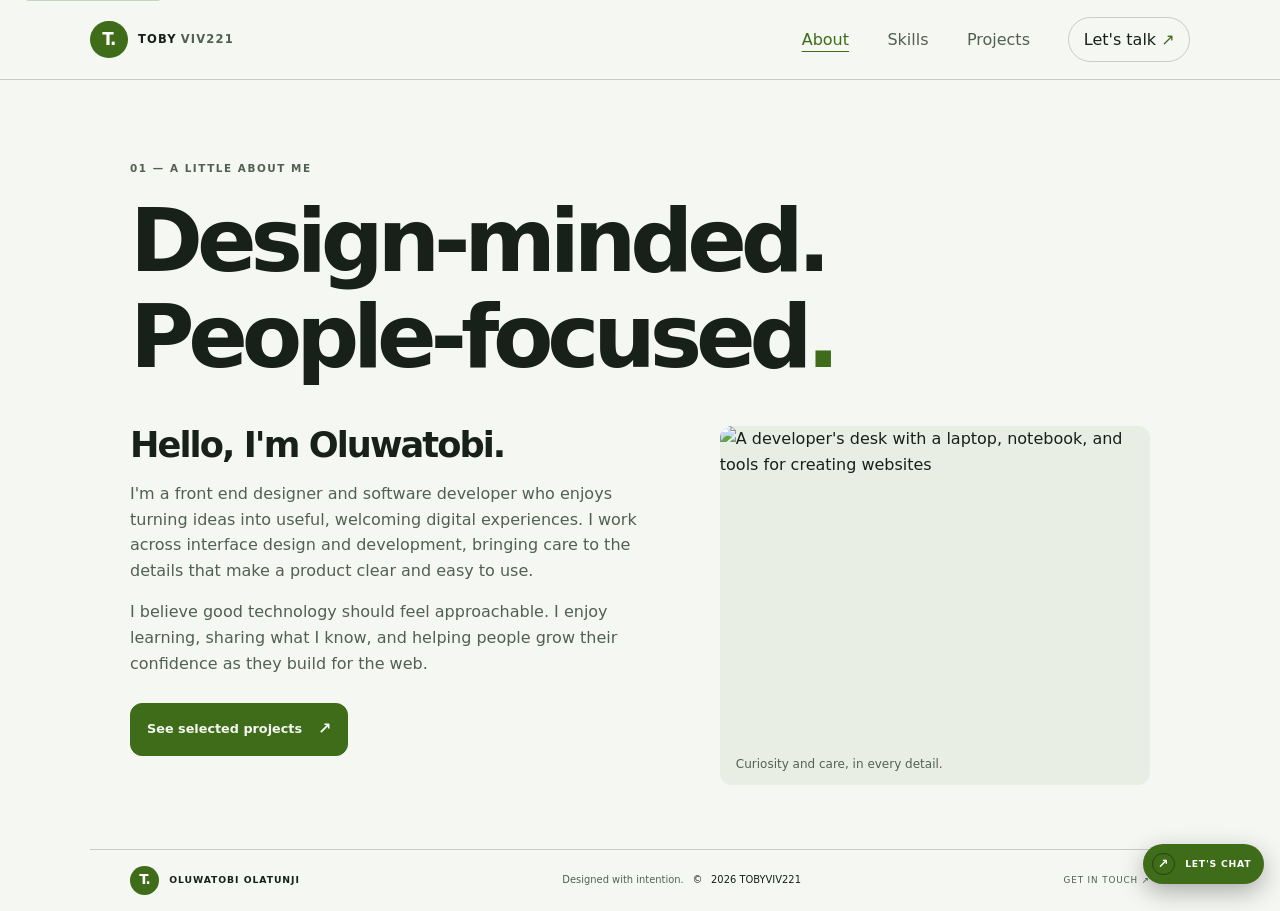
==== about.html @ db0a461b "feat: add about, contact, projects, and skills pages; enhance navigation and accessibility - Impleme" ====
<!doctype html>
<html lang="en">
  <head>
    <meta charset="utf-8">
    <meta name="viewport" content="width=device-width, initial-scale=1">
    <meta name="description" content="Learn about Oluwatobi Olatunji, a front end designer and software developer.">
    <meta property="og:title" content="About — Oluwatobi Olatunji">
    <meta property="og:description" content="Learn about Oluwatobi Olatunji's approach to design, development, and mentoring.">
    <meta property="og:type" content="website">
    <title>About — Oluwatobi Olatunji</title>
    <link rel="preconnect" href="https://images.unsplash.com" crossorigin>
    <link rel="icon" href="data:image/svg+xml,%3Csvg xmlns='http://www.w3.org/2000/svg' viewBox='0 0 64 64'%3E%3Crect width='64' height='64' rx='32' fill='%233e6c19'/%3E%3Ctext x='32' y='43' fill='%23ffffff' font-family='Arial,sans-serif' font-size='38' font-weight='700' text-anchor='middle'%3ET.%3C/text%3E%3C/svg%3E">
    <link rel="stylesheet" href="styles.css">
    <script src="script.js" defer></script>
    <script src="portfolio.js" defer></script>
  </head>
  <body>
    <a class="skip-link" href="#main-content">Skip to content</a>
    <header class="site-header">
      <a class="brand" href="index.html" aria-label="Oluwatobi Olatunji home"><span class="brand-mark">T.</span><span>TOBY<span class="brand-muted">VIV221</span></span></a>
      <button class="menu-toggle" type="button" aria-expanded="false" aria-controls="primary-nav"><span class="menu-toggle-label">Menu</span><span class="menu-icon" aria-hidden="true"><span></span><span></span></span></button>
      <nav class="site-nav" id="primary-nav" aria-label="Main navigation">
        <a href="about.html" aria-current="page">About</a><a href="skills.html">Skills</a><a href="projects.html">Projects</a><a class="nav-contact" href="contact.html">Let's talk <span aria-hidden="true">↗</span></a>
      </nav>
    </header>
    <main class="page-main section-wrap" id="main-content" tabindex="-1">
      <section class="page-heading" aria-labelledby="page-title">
        <p class="eyebrow">01 — A LITTLE ABOUT ME</p>
        <h1 id="page-title">Design-minded.<br>People-focused<span class="accent">.</span></h1>
      </section>
      <section class="about-layout" aria-label="About Oluwatobi">
        <div class="about-copy">
          <h2>Hello, I'm Oluwatobi.</h2>
          <p>I'm a front end designer and software developer who enjoys turning ideas into useful, welcoming digital experiences. I work across interface design and development, bringing care to the details that make a product clear and easy to use.</p>
          <p>I believe good technology should feel approachable. I enjoy learning, sharing what I know, and helping people grow their confidence as they build for the web.</p>
          <a class="button button-primary" href="projects.html">See selected projects <span aria-hidden="true">↗</span></a>
        </div>
        <figure class="about-photo">
          <img src="https://images.unsplash.com/photo-1498050108023-c5249f4df085?auto=format&amp;fit=crop&amp;w=1000&amp;q=85"
            alt="A developer's desk with a laptop, notebook, and tools for creating websites"
            width="1000" height="700" loading="lazy" decoding="async">
          <figcaption>Curiosity and care, in every detail.</figcaption>
        </figure>
      </section>
    </main>
    <div class="whatsapp-widget">
      <button class="whatsapp-float" type="button" aria-expanded="false" aria-controls="whatsapp-options"><span class="whatsapp-icon" aria-hidden="true">↗</span><span>LET'S CHAT</span></button>
      <div class="whatsapp-options" id="whatsapp-options" hidden><a href="https://wa.me/2348133922041" target="_blank" rel="noreferrer">WhatsApp · +234 8133922041</a><a href="https://wa.me/2348161806447" target="_blank" rel="noreferrer">WhatsApp · +234 8161806447</a></div>
    </div>
    <footer class="site-footer">
      <a class="brand" href="index.html"><span class="brand-mark">T.</span><span>OLUWATOBI OLATUNJI</span></a><p>Designed with intention. <span>© <span id="current-year">2026</span> TOBYVIV221</span></p><a href="contact.html">GET IN TOUCH ↗</a>
    </footer>
  </body>
</html>
---- styles.css ----
/* Establish the portfolio color, spacing, and sizing system. */
:root {
  color-scheme: light;
  --color-bg: #f5f7f2;
  --color-surface: #e9eee5;
  --color-text: #172019;
  --color-muted: #526052;
  --color-accent: #3e6c19;
  --color-on-accent: #ffffff;
  --color-border: rgba(23, 32, 25, 0.2);
  --space-1: 0.35rem;
  --space-2: 0.65rem;
  --space-3: 1rem;
  --space-4: 1.5rem;
  --space-5: 2.5rem;
  --space-6: 4rem;
  --radius: 0.75rem;
  --max-width: 1100px;
  --font-system: system-ui, -apple-system, BlinkMacSystemFont, "Segoe UI", sans-serif;
}

/* Normalize sizing and provide comfortable page defaults. */
*,
*::before,
*::after {
  box-sizing: border-box;
}

* {
  margin: 0;
}

html {
  scroll-behavior: smooth;
  scroll-padding-top: calc(4.5rem + var(--space-3));
  -webkit-text-size-adjust: 100%;
  text-size-adjust: 100%;
}

body {
  background: var(--color-bg);
  color: var(--color-text);
  font-family: var(--font-system);
  line-height: 1.6;
  min-height: 100vh;
  overflow-x: hidden;
  -webkit-font-smoothing: antialiased;
}

img,
picture,
video,
canvas,
svg {
  display: block;
  max-width: 100%;
}

img {
  height: auto;
}

/* Keep anchored sections clear of the sticky site header on every screen. */
section {
  scroll-margin-top: calc(4.5rem + var(--space-3));
}

button,
input,
textarea,
select {
  font: inherit;
}

/* Keep headings fluid and establish a clear type hierarchy. */
h1,
h2,
h3 {
  line-height: 1.1;
  overflow-wrap: anywhere;
}

h1 {
  font-size: clamp(2.5rem, 11vw, 5.5rem);
  letter-spacing: -0.07em;
}

h2 {
  font-size: clamp(2rem, 8vw, 3.75rem);
  letter-spacing: -0.055em;
}

h3 {
  font-size: clamp(1.2rem, 4vw, 1.6rem);
  letter-spacing: -0.035em;
}

/* Make links and controls easy to identify and operate. */
a {
  color: inherit;
  text-decoration: none;
  transition: color 180ms ease, background-color 180ms ease, border-color 180ms ease;
}

a:hover {
  color: var(--color-accent);
}

a:focus-visible,
button:focus-visible {
  outline: 2px solid var(--color-accent);
  outline-offset: 4px;
}

/* Reveal a keyboard-only shortcut to the main landmark. */
.skip-link {
  background: var(--color-accent);
  border-radius: var(--radius);
  color: var(--color-on-accent);
  left: var(--space-3);
  padding: var(--space-2) var(--space-3);
  position: fixed;
  top: var(--space-2);
  transform: translateY(calc(-100% - var(--space-2)));
  z-index: 20;
}

.skip-link:focus {
  color: var(--color-on-accent);
  transform: translateY(0);
}

/* Center the page header and keep it available while scrolling. */
.site-header {
  align-items: center;
  background: var(--color-bg);
  border-bottom: 1px solid var(--color-border);
  display: flex;
  height: 4.5rem;
  justify-content: space-between;
  padding: 0 var(--space-3);
  position: sticky;
  top: 0;
  z-index: 10;
}

/* Style the compact identity mark and wordmark. */
.brand {
  align-items: center;
  display: inline-flex;
  flex-shrink: 0;
  font-size: 0.72rem;
  font-weight: 700;
  gap: var(--space-2);
  letter-spacing: 0.1em;
}

.brand-mark {
  align-items: center;
  background: var(--color-accent);
  border-radius: 50%;
  color: var(--color-on-accent);
  display: inline-flex;
  flex-shrink: 0;
  font-size: 1.05rem;
  height: 2.35rem;
  justify-content: center;
  letter-spacing: -0.07em;
  width: 2.35rem;
}

.brand-muted {
  color: var(--color-muted);
  margin-left: 0.25rem;
}

/* Provide a mobile menu button and animated menu icon. */
.menu-toggle {
  align-items: center;
  background: transparent;
  border: 0;
  color: var(--color-text);
  cursor: pointer;
  display: flex;
  font-size: 0.75rem;
  gap: var(--space-2);
  padding: var(--space-2) 0;
}

.menu-icon {
  display: flex;
  flex-direction: column;
  gap: 5px;
  width: 1.1rem;
}

.menu-icon span {
  background: var(--color-accent);
  height: 1px;
  transition: transform 180ms ease;
  width: 100%;
}

.menu-toggle[aria-expanded="true"] .menu-icon span:first-child {
  transform: translateY(3px) rotate(45deg);
}

.menu-toggle[aria-expanded="true"] .menu-icon span:last-child {
  transform: translateY(-3px) rotate(-45deg);
}

/* Keep the collapsed mobile navigation aligned under the sticky header. */
.site-nav {
  align-items: stretch;
  background: var(--color-surface);
  border-bottom: 1px solid var(--color-border);
  display: flex;
  flex-direction: column;
  gap: 0;
  left: 0;
  opacity: 0;
  padding: 0 var(--space-3);
  pointer-events: none;
  position: absolute;
  right: 0;
  top: 100%;
  transform: translateY(-0.5rem);
  transition: opacity 180ms ease, transform 180ms ease, padding 180ms ease;
  visibility: hidden;
}

.site-nav.is-open {
  opacity: 1;
  padding-bottom: var(--space-3);
  padding-top: var(--space-2);
  pointer-events: auto;
  transform: translateY(0);
  visibility: visible;
}

.site-nav > a:not(.nav-contact) {
  border-bottom: 1px solid var(--color-border);
  color: var(--color-muted);
  padding: var(--space-3) 0;
}

.nav-contact {
  align-self: flex-start;
  border: 1px solid var(--color-border);
  border-radius: 999px;
  margin-top: var(--space-2);
  padding: 0.55rem 0.9rem;
}

.nav-contact span,
.accent {
  color: var(--color-accent);
}

/* Constrain the primary content and leave room for the sticky header on jumps. */
.section-wrap {
  margin-left: auto;
  margin-right: auto;
  max-width: var(--max-width);
  padding-left: var(--space-3);
  padding-right: var(--space-3);
}

.section-wrap[id] {
  scroll-margin-top: calc(4.5rem + var(--space-3));
}

/* Introduce the portfolio with readable copy and a responsive feature image. */
.hero {
  display: grid;
  gap: var(--space-5);
  grid-template-columns: minmax(0, 1fr);
  padding-bottom: var(--space-6);
  padding-top: var(--space-6);
  position: relative;
}

.eyebrow {
  color: var(--color-muted);
  font-size: 0.65rem;
  font-weight: 600;
  letter-spacing: 0.15em;
}

.status-dot {
  background: var(--color-accent);
  border-radius: 50%;
  box-shadow: 0 0 12px rgba(195, 243, 107, 0.5);
  display: inline-block;
  height: 0.45rem;
  margin-right: var(--space-1);
  width: 0.45rem;
}

.hero h1 {
  margin: var(--space-4) 0 var(--space-3) -0.06em;
}

.hero-role {
  font-size: clamp(1rem, 4vw, 1.25rem);
  font-weight: 500;
}

.hero-role span {
  color: var(--color-accent);
  margin: 0 0.15rem;
}

.hero-description {
  color: var(--color-muted);
  font-size: 0.9rem;
  line-height: 1.8;
  margin-top: var(--space-3);
  max-width: 36rem;
}

.hero-actions {
  align-items: center;
  display: flex;
  flex-wrap: wrap;
  gap: var(--space-3);
  margin-top: var(--space-4);
}

.button {
  align-items: center;
  display: inline-flex;
  font-size: 0.8rem;
  font-weight: 600;
  gap: var(--space-3);
  justify-content: center;
  padding: 0.8rem 1rem;
}

.button-primary {
  background: var(--color-accent);
  border: 1px solid var(--color-accent);
  border-radius: var(--radius);
  color: var(--color-bg);
}

.button-primary:hover {
  background: transparent;
  color: var(--color-accent);
}

.button-primary span,
.text-link span {
  font-size: 1rem;
}

.text-link {
  font-size: 0.8rem;
}

.hero-social {
  align-items: center;
  border-top: 1px solid var(--color-border);
  color: var(--color-muted);
  display: flex;
  flex-wrap: wrap;
  font-size: 0.58rem;
  gap: var(--space-3);
  letter-spacing: 0.08em;
  margin-top: var(--space-5);
  max-width: 28rem;
  padding-top: var(--space-3);
}

.hero-social > span {
  color: var(--color-text);
  margin-right: auto;
}

.hero-visual {
  margin-right: var(--space-2);
  padding: 0 var(--space-2) var(--space-3) 0;
  position: relative;
}

.image-frame {
  aspect-ratio: 1.05;
  background: var(--color-surface);
  border-radius: var(--radius);
  overflow: hidden;
  position: relative;
}

.image-frame::after {
  background: linear-gradient(180deg, transparent 55%, rgba(12, 17, 13, 0.7));
  content: "";
  inset: 0;
  pointer-events: none;
  position: absolute;
}

.image-frame img {
  height: 100%;
  max-width: 100%;
  object-fit: cover;
  transition: transform 400ms ease;
  width: 100%;
}

.image-frame:hover img {
  transform: scale(1.04);
}

.image-caption {
  align-items: center;
  bottom: var(--space-3);
  color: #fff;
  display: flex;
  font-size: 0.58rem;
  justify-content: space-between;
  left: var(--space-3);
  letter-spacing: 0.12em;
  position: absolute;
  right: var(--space-3);
  z-index: 1;
}

.image-caption span:last-child {
  color: var(--color-accent);
  font-size: 1.4rem;
}

.floating-note {
  align-items: center;
  background: var(--color-accent);
  border-radius: var(--radius);
  bottom: var(--space-5);
  color: var(--color-on-accent);
  display: flex;
  font-size: 0.72rem;
  font-weight: 600;
  gap: var(--space-2);
  line-height: 1.3;
  padding: var(--space-2) var(--space-3);
  position: absolute;
  right: -0.25rem;
}

.note-icon {
  font-size: 1.3rem;
}

.hero-index {
  bottom: 0;
  color: var(--color-muted);
  font-size: 0.58rem;
  letter-spacing: 0.14em;
  position: absolute;
  right: var(--space-2);
}

.scroll-cue {
  align-items: center;
  bottom: var(--space-3);
  color: var(--color-muted);
  display: flex;
  font-size: 0.55rem;
  gap: var(--space-2);
  left: var(--space-3);
  letter-spacing: 0.12em;
  position: absolute;
}

.scroll-line {
  background: var(--color-accent);
  height: 1px;
  width: 2rem;
}

/* Give the toolkit section clear hierarchy and flexible skill badges. */
.content-section {
  border-top: 1px solid var(--color-border);
  padding-bottom: var(--space-6);
  padding-top: var(--space-6);
}

.section-heading h2 {
  margin-top: var(--space-2);
}

.section-intro {
  color: var(--color-muted);
  font-size: 0.85rem;
  line-height: 1.8;
  margin-top: var(--space-3);
  max-width: 26rem;
}

.skills-grid {
  display: flex;
  flex-wrap: wrap;
  gap: var(--space-2);
  list-style: none;
  margin-top: var(--space-4);
  padding: 0;
}

.skills-grid li {
  align-items: center;
  background: var(--color-surface);
  border: 1px solid var(--color-border);
  border-radius: 999px;
  display: inline-flex;
  gap: var(--space-2);
  min-width: 0;
  padding: 0.55rem 0.8rem;
  transition: border-color 180ms ease, background-color 180ms ease;
}

.skills-grid li:hover {
  background: rgba(195, 243, 107, 0.08);
  border-color: var(--color-accent);
}

.skill-number,
.skill-arrow {
  display: none;
}

.skills-grid li > span:nth-child(2) {
  font-size: 0.85rem;
  font-weight: 500;
  overflow-wrap: anywhere;
}

/* Lay out selected projects as responsive cards with a consistent surface. */
.projects-section {
  background: var(--color-surface);
  border-radius: var(--radius);
  max-width: var(--max-width);
  padding-bottom: var(--space-6);
  padding-top: var(--space-6);
}

.projects-heading {
  margin-bottom: var(--space-4);
}

.project-grid {
  display: grid;
  gap: var(--space-4);
  grid-template-columns: repeat(auto-fit, minmax(260px, 1fr));
}

.project-card {
  background: var(--color-bg);
  border: 1px solid var(--color-border);
  border-radius: var(--radius);
  min-width: 0;
  overflow: hidden;
  padding: var(--space-3);
  transition: box-shadow 200ms ease, transform 200ms ease, border-color 200ms ease;
}

.project-card:hover {
  border-color: rgba(195, 243, 107, 0.45);
  box-shadow: 0 1rem 2rem rgba(0, 0, 0, 0.25);
  transform: translateY(-5px);
}

.project-art {
  align-items: center;
  aspect-ratio: 1.55;
  border-radius: calc(var(--radius) - 0.2rem);
  display: flex;
  justify-content: center;
  overflow: hidden;
  padding: var(--space-3);
}

.project-art-one {
  background: #a4ac8c;
}

.project-art-two {
  background: #bd8069;
}

.project-art-three {
  background: #838b73;
}

.art-window {
  background: #f5f2e9;
  box-shadow: 0 12px 30px rgba(20, 25, 16, 0.2);
  color: #24281e;
  height: 72%;
  padding: var(--space-2) var(--space-3);
  position: relative;
  width: 78%;
}

.art-window i {
  background: #ef9b79;
  border-radius: 50%;
  display: inline-block;
  height: 0.32rem;
  margin-right: 0.2rem;
  width: 0.32rem;
}

.art-window i:nth-child(2) {
  background: #e9c85d;
}

.art-window i:nth-child(3) {
  background: #8cbd79;
}

.art-window b {
  display: block;
  font-size: clamp(1rem, 4vw, 1.5rem);
  letter-spacing: -0.07em;
  margin: var(--space-3) 0 var(--space-2);
}

.art-window em {
  background: #dedfd3;
  display: block;
  height: 0.2rem;
  margin-top: 0.3rem;
  width: 92%;
}

.art-window em:last-child {
  width: 65%;
}

.art-shop {
  background: #f4e8d5;
  color: #39291f;
  display: flex;
  flex-direction: column;
  height: 88%;
  justify-content: center;
  padding: var(--space-3);
  text-align: center;
  transform: rotate(-3deg);
  width: 72%;
}

.art-shop b {
  font-size: clamp(1.3rem, 6vw, 2rem);
  letter-spacing: -0.08em;
  line-height: 0.9;
}

.art-shop i {
  font-size: 0.48rem;
  font-style: normal;
  line-height: 1.5;
  margin-top: var(--space-2);
}

.art-shop em {
  border: 1px solid #39291f;
  font-size: 0.4rem;
  font-style: normal;
  letter-spacing: 0.08em;
  margin: var(--space-2) auto 0;
  padding: 0.35rem 0.5rem;
  width: fit-content;
}

.art-task {
  background: #f0efe7;
  box-shadow: 0 12px 30px rgba(20, 25, 16, 0.2);
  color: #31372c;
  display: flex;
  flex-direction: column;
  gap: var(--space-2);
  padding: var(--space-3);
  transform: rotate(2deg);
  width: 90%;
}

.art-task b {
  font-size: 1rem;
  letter-spacing: -0.05em;
}

.art-task b span {
  color: #7c9a50;
}

.art-task i {
  border-bottom: 1px solid #ddded4;
  font-size: 0.48rem;
  font-style: normal;
  padding-bottom: var(--space-1);
}

.art-task i:first-of-type {
  color: #718848;
}

.project-meta {
  color: var(--color-muted);
  display: flex;
  font-size: 0.52rem;
  justify-content: space-between;
  letter-spacing: 0.08em;
  margin-top: var(--space-3);
}

.project-meta span:last-child {
  text-align: right;
}

.project-card h3 {
  margin-top: var(--space-2);
}

.project-card p {
  color: var(--color-muted);
  font-size: 0.78rem;
  line-height: 1.7;
  margin-top: var(--space-2);
}

.project-card > a {
  border-bottom: 1px solid var(--color-border);
  display: flex;
  font-size: 0.72rem;
  justify-content: space-between;
  margin-top: var(--space-3);
  padding-bottom: var(--space-2);
}

/* Align contact details and footer content with the page container. */
.contact-section {
  border-top: 1px solid var(--color-border);
  display: grid;
  gap: var(--space-4);
  grid-template-columns: minmax(0, 1fr);
  padding-bottom: var(--space-6);
  padding-top: var(--space-6);
}

.contact-section h2 {
  margin-top: var(--space-2);
}

.contact-details {
  display: flex;
  flex-direction: column;
  gap: var(--space-2);
  min-width: 0;
}

.contact-details > a {
  color: var(--color-muted);
  font-size: 0.82rem;
}

.contact-details .contact-email {
  color: var(--color-text);
  font-size: clamp(0.95rem, 4vw, 1.35rem);
  overflow-wrap: anywhere;
}

.contact-email span {
  color: var(--color-accent);
}

.contact-socials {
  border-top: 1px solid var(--color-border);
  display: flex;
  flex-direction: column;
  font-size: 0.7rem;
  gap: var(--space-2);
  margin-top: var(--space-2);
  padding-top: var(--space-3);
}

.contact-socials a {
  color: var(--color-muted);
}

.whatsapp-float {
  align-items: center;
  background: var(--color-accent);
  border-radius: 999px;
  bottom: var(--space-3);
  box-shadow: 0 8px 24px rgba(0, 0, 0, 0.3);
  color: var(--color-on-accent);
  display: flex;
  font-size: 0.58rem;
  font-weight: 700;
  gap: var(--space-2);
  letter-spacing: 0.08em;
  padding: 0.55rem 0.8rem 0.55rem 0.6rem;
  position: fixed;
  right: var(--space-3);
  z-index: 5;
}

.whatsapp-float:hover {
  background: var(--color-text);
  color: var(--color-on-accent);
  transform: translateY(-2px);
}

.whatsapp-icon {
  align-items: center;
  border: 1px solid rgba(17, 23, 19, 0.5);
  border-radius: 50%;
  display: inline-flex;
  font-size: 0.8rem;
  height: 1.4rem;
  justify-content: center;
  width: 1.4rem;
}

.site-footer {
  align-items: flex-start;
  border-top: 1px solid var(--color-border);
  color: var(--color-muted);
  display: flex;
  flex-wrap: wrap;
  font-size: 0.62rem;
  gap: var(--space-3);
  justify-content: space-between;
  margin: 0 auto;
  max-width: var(--max-width);
  padding: var(--space-3);
}

.site-footer .brand {
  color: var(--color-text);
  font-size: 0.58rem;
}

.site-footer .brand-mark {
  font-size: 0.85rem;
  height: 1.8rem;
  width: 1.8rem;
}

.site-footer p {
  order: 1;
  width: 100%;
}

.site-footer p span {
  color: var(--color-text);
  margin-left: var(--space-1);
}

.site-footer > a:last-child {
  color: var(--color-muted);
  font-size: 0.55rem;
  letter-spacing: 0.1em;
}

/* Expand navigation and use side-by-side layouts on tablets and up. */
@media (min-width: 768px) {
  html {
    scroll-padding-top: calc(5rem + var(--space-3));
  }

  section {
    scroll-margin-top: calc(5rem + var(--space-3));
  }

  .site-header {
    height: 5rem;
    padding-left: 6%;
    padding-right: 6%;
  }

  .menu-toggle {
    display: none;
  }

  .site-nav,
  .site-nav.is-open {
    align-items: center;
    background: transparent;
    border: 0;
    flex-direction: row;
    gap: clamp(1.25rem, 3vw, 2.5rem);
    opacity: 1;
    padding: 0;
    pointer-events: auto;
    position: static;
    transform: none;
    visibility: visible;
  }

  .site-nav > a:not(.nav-contact) {
    border: 0;
    padding: 0;
  }

  .nav-contact {
    margin: 0;
  }

  .section-wrap {
    padding-left: var(--space-5);
    padding-right: var(--space-5);
  }

  .hero {
    align-items: center;
    gap: 5%;
    grid-template-columns: minmax(0, 1.08fr) minmax(0, 0.92fr);
    padding-bottom: var(--space-6);
    padding-top: var(--space-6);
  }

  .hero h1 {
    font-size: clamp(3.2rem, 7.5vw, 5.6rem);
  }

  .hero-social {
    flex-wrap: nowrap;
    gap: var(--space-3);
  }

  .image-frame {
    aspect-ratio: 0.9;
  }

  .floating-note {
    right: -0.5rem;
  }

  .content-section,
  .contact-section {
    padding-bottom: var(--space-6);
    padding-top: var(--space-6);
  }

  .skills-grid {
    gap: var(--space-3);
  }

  .projects-section {
    padding-left: var(--space-5);
    padding-right: var(--space-5);
  }

  .projects-heading {
    align-items: end;
    display: flex;
    justify-content: space-between;
  }

  .project-grid {
    gap: var(--space-3);
  }

  .contact-section {
    align-items: center;
    grid-template-columns: minmax(0, 1fr) minmax(0, 0.8fr);
  }

  .contact-details {
    margin-top: 0;
  }

  .contact-socials {
    flex-direction: row;
    flex-wrap: wrap;
  }

  .site-footer {
    align-items: center;
    flex-wrap: nowrap;
    padding-left: var(--space-5);
    padding-right: var(--space-5);
  }

  .site-footer p {
    order: 0;
    width: auto;
  }
}

/* Add breathing room and refined scale on wide desktop screens. */
@media (min-width: 1024px) {
  .site-header {
    padding-left: max(6%, calc((100% - var(--max-width)) / 2));
    padding-right: max(6%, calc((100% - var(--max-width)) / 2));
  }

  .hero {
    gap: 7%;
    padding-bottom: calc(var(--space-6) + var(--space-4));
    padding-top: calc(var(--space-6) + var(--space-3));
  }

  .hero h1 {
    font-size: clamp(4.5rem, 7vw, 5.5rem);
  }

  .hero-social {
    gap: var(--space-4);
    margin-top: var(--space-6);
  }

  .floating-note {
    right: -1rem;
  }

  .content-section,
  .contact-section {
    padding-bottom: calc(var(--space-6) + var(--space-3));
    padding-top: calc(var(--space-6) + var(--space-3));
  }

  .projects-section {
    padding-left: var(--space-5);
    padding-right: var(--space-5);
  }

  .projects-heading {
    margin-bottom: var(--space-5);
  }

  .project-grid {
    gap: var(--space-4);
  }

  .contact-socials {
    gap: var(--space-3);
  }
}

/* Use the dark palette when the visitor prefers a dark appearance. */
@media (prefers-color-scheme: dark) {
  :root {
    color-scheme: dark;
    --color-bg: #111713;
    --color-surface: #1a231c;
    --color-text: #f0f1e9;
    --color-muted: #a4ada1;
    --color-accent: #c3f36b;
    --color-on-accent: #111713;
    --color-border: rgba(240, 241, 233, 0.2);
  }
}

/* Disable motion for visitors who request reduced animation. */
@media (prefers-reduced-motion: reduce) {
  *,
  *::before,
  *::after {
    scroll-behavior: auto !important;
    transition: none !important;
    animation: none !important;
  }

  .project-card:hover,
  .image-frame:hover img,
  .whatsapp-float:hover {
    transform: none;
  }
}

/* Crossfade the copyright-free Unsplash workspace slides inside the hero frame. */
.image-frame[data-slider] {
  isolation: isolate;
}

.image-frame[data-slider] .slider-image {
  inset: 0;
  opacity: 0;
  position: absolute;
  transition: opacity 700ms ease;
}

.image-frame[data-slider] .slider-image.is-active {
  opacity: 1;
}

.image-frame[data-slider] .image-caption {
  bottom: 3.8rem;
  z-index: 2;
}

/* Keep slideshow controls visible and operable over the hero photography. */
.slider-controls {
  align-items: center;
  bottom: var(--space-3);
  display: flex;
  gap: var(--space-2);
  left: var(--space-3);
  position: absolute;
  z-index: 3;
}

.slider-controls button {
  background: rgba(17, 23, 19, 0.78);
  border: 1px solid rgba(255, 255, 255, 0.7);
  border-radius: 999px;
  color: #fff;
  cursor: pointer;
  min-height: 2.25rem;
  min-width: 2.25rem;
  padding: 0 var(--space-2);
}

.slider-controls button[data-slide="toggle"] {
  font-size: 0.7rem;
  min-width: 4rem;
}

.slider-controls button:hover {
  background: var(--color-accent);
  color: var(--color-on-accent);
}

/* Offer both WhatsApp numbers from one floating contact control. */
.whatsapp-widget {
  bottom: var(--space-3);
  position: fixed;
  right: var(--space-3);
  z-index: 15;
}

.whatsapp-float {
  border: 0;
  cursor: pointer;
  position: static;
}

.whatsapp-options {
  background: var(--color-surface);
  border: 1px solid var(--color-border);
  border-radius: var(--radius);
  bottom: calc(100% + var(--space-2));
  box-shadow: 0 0.8rem 2rem rgba(0, 0, 0, 0.2);
  display: grid;
  gap: var(--space-1);
  min-width: min(18rem, calc(100vw - 2rem));
  padding: var(--space-2);
  position: absolute;
  right: 0;
}

.whatsapp-options[hidden] {
  display: none;
}

.whatsapp-options a {
  border-radius: calc(var(--radius) / 2);
  color: var(--color-text);
  font-size: 0.76rem;
  padding: var(--space-2);
}

.whatsapp-options a:hover,
.whatsapp-options a:focus-visible {
  background: var(--color-bg);
  color: var(--color-accent);
}

/* Give each dedicated navigation page a shared, readable content layout. */
.page-main {
  min-height: 65vh;
  padding-bottom: var(--space-6);
  padding-top: var(--space-6);
}

.page-heading {
  margin-bottom: var(--space-5);
  max-width: 48rem;
}

.page-heading h1 {
  margin-top: var(--space-3);
}

.page-heading .section-intro {
  max-width: 38rem;
}

.about-layout {
  align-items: start;
  display: grid;
  gap: var(--space-5);
  grid-template-columns: minmax(0, 1fr);
}

.about-copy {
  display: grid;
  gap: var(--space-3);
}

.about-copy h2,
.skills-detail h2 {
  font-size: clamp(1.5rem, 5vw, 2.2rem);
}

.about-copy p {
  color: var(--color-muted);
  max-width: 40rem;
}

.about-copy .button {
  justify-self: start;
  margin-top: var(--space-2);
}

.about-photo {
  background: var(--color-surface);
  border-radius: var(--radius);
  overflow: hidden;
}

.about-photo img {
  aspect-ratio: 1.35;
  object-fit: cover;
  width: 100%;
}

.about-photo figcaption {
  color: var(--color-muted);
  font-size: 0.75rem;
  padding: var(--space-2) var(--space-3);
}

/* Separate the skills groups while keeping the requested pill-badge style. */
.skills-detail {
  border-top: 1px solid var(--color-border);
  margin-top: var(--space-5);
  padding-top: var(--space-4);
}

.skills-detail .section-intro {
  max-width: 42rem;
}

/* Set project page headings to the same scale as portfolio cards. */
.project-card h2 {
  font-size: clamp(1.2rem, 4vw, 1.6rem);
  letter-spacing: -0.035em;
  margin-top: var(--space-2);
}

/* Refine the contact page spacing without changing the shared contact layout. */
.contact-page {
  border-top: 0;
  min-height: 55vh;
  padding-bottom: var(--space-5);
  padding-top: var(--space-3);
}

/* Keep the gallery and biography comfortable on tablet layouts. */
@media (min-width: 768px) {
  .about-layout {
    gap: var(--space-5);
    grid-template-columns: minmax(0, 1.1fr) minmax(16rem, 0.9fr);
  }

  .whatsapp-options {
    min-width: 19rem;
  }
}

/* Restore generous page rhythm on larger screens. */
@media (min-width: 1024px) {
  .page-main {
    padding-bottom: var(--space-6);
    padding-top: calc(var(--space-6) + var(--space-3));
  }

  .about-layout {
    gap: var(--space-6);
  }
}

/* Prevent automatic slide movement when motion reduction is requested. */
@media (prefers-reduced-motion: reduce) {
  .image-frame[data-slider] .slider-image {
    transition: none;
  }
}

/* Identify the current page in the shared navigation. */
.site-nav a[aria-current="page"] {
  color: var(--color-accent);
  text-decoration: underline;
  text-underline-offset: 0.35em;
}

.site-nav .nav-contact[aria-current="page"] {
  border-color: var(--color-accent);
}
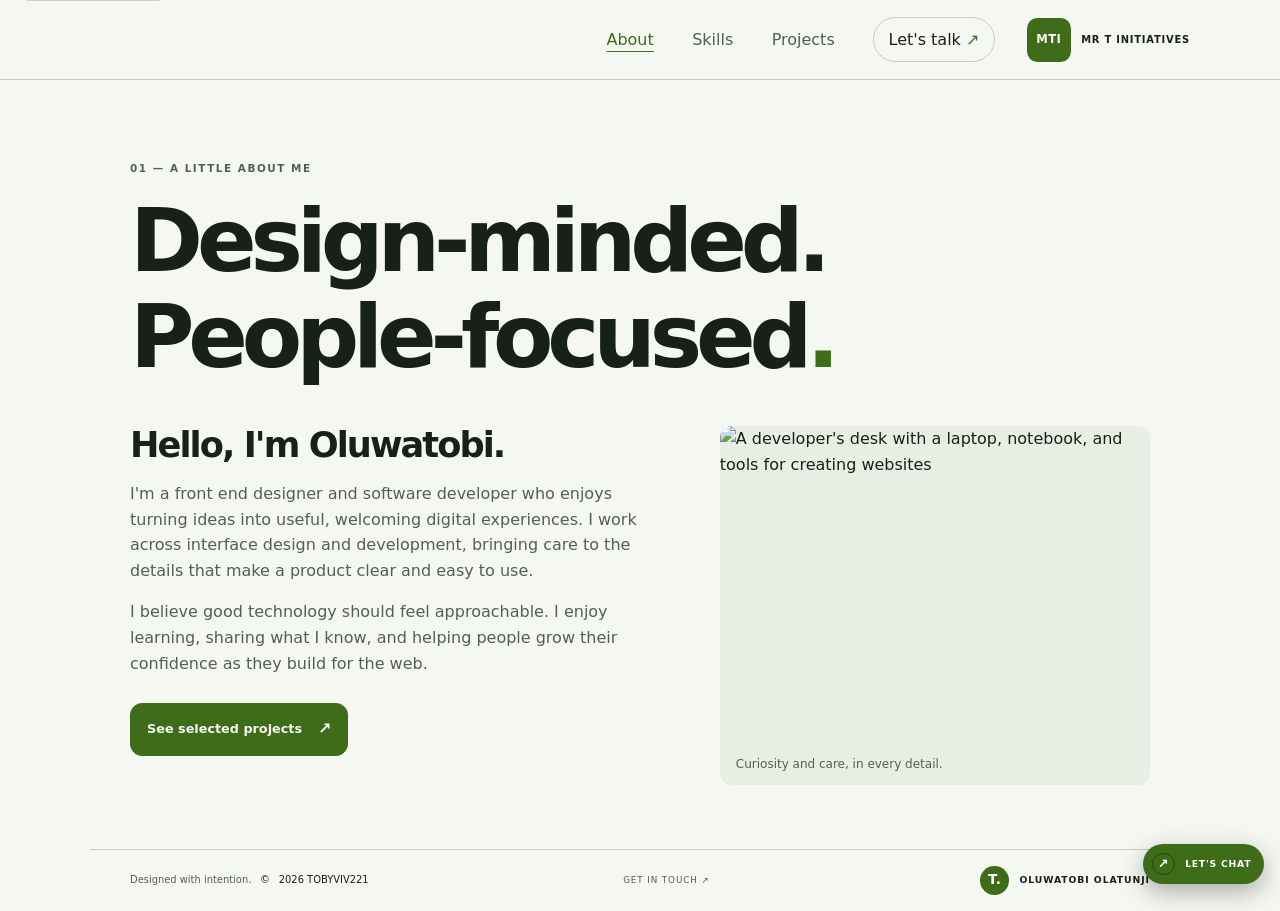
==== commit 7d66be02: "feat: update branding and improve accessibility across all pages; enhance layout and responsiveness" ====
--- a/about.html
+++ b/about.html
@@ -17,7 +17,7 @@
   <body>
     <a class="skip-link" href="#main-content">Skip to content</a>
     <header class="site-header">
-      <a class="brand" href="index.html" aria-label="Oluwatobi Olatunji home"><span class="brand-mark">T.</span><span>TOBY<span class="brand-muted">VIV221</span></span></a>
+      <a class="brand" href="index.html" aria-label="Oluwatobi Olatunji home"><span class="brand-mark" aria-hidden="true">MTI</span><span class="brand-name">MR T INITIATIVES</span></a>
       <button class="menu-toggle" type="button" aria-expanded="false" aria-controls="primary-nav"><span class="menu-toggle-label">Menu</span><span class="menu-icon" aria-hidden="true"><span></span><span></span></span></button>
       <nav class="site-nav" id="primary-nav" aria-label="Main navigation">
         <a href="about.html" aria-current="page">About</a><a href="skills.html">Skills</a><a href="projects.html">Projects</a><a class="nav-contact" href="contact.html">Let's talk <span aria-hidden="true">↗</span></a>
--- a/styles.css
+++ b/styles.css
@@ -72,6 +72,15 @@
   font: inherit;
 }
 
+/* Give native buttons a clear hover response that complements keyboard focus. */
+button {
+  transition: color 180ms ease, background-color 180ms ease, border-color 180ms ease;
+}
+
+button:hover {
+  color: var(--color-accent);
+}
+
 /* Keep headings fluid and establish a clear type hierarchy. */
 h1,
 h2,
@@ -136,6 +145,7 @@
   background: var(--color-bg);
   border-bottom: 1px solid var(--color-border);
   display: flex;
+  gap: var(--space-3);
   height: 4.5rem;
   justify-content: space-between;
   padding: 0 var(--space-3);
@@ -153,20 +163,28 @@
   font-weight: 700;
   gap: var(--space-2);
   letter-spacing: 0.1em;
+  margin-left: auto;
+  order: 3;
 }
 
 .brand-mark {
   align-items: center;
   background: var(--color-accent);
-  border-radius: 50%;
+  border-radius: 0.65rem;
   color: var(--color-on-accent);
   display: inline-flex;
   flex-shrink: 0;
-  font-size: 1.05rem;
-  height: 2.35rem;
+  font-size: 0.72rem;
+  height: 2.75rem;
   justify-content: center;
-  letter-spacing: -0.07em;
-  width: 2.35rem;
+  letter-spacing: 0.04em;
+  width: 2.75rem;
+}
+
+.brand-name {
+  color: var(--color-text);
+  font-size: 0.62rem;
+  letter-spacing: 0.08em;
 }
 
 .brand-muted {
@@ -184,6 +202,7 @@
   display: flex;
   font-size: 0.75rem;
   gap: var(--space-2);
+  order: 1;
   padding: var(--space-2) 0;
 }
 
@@ -219,6 +238,7 @@
   gap: 0;
   left: 0;
   opacity: 0;
+  order: 2;
   padding: 0 var(--space-3);
   pointer-events: none;
   position: absolute;
@@ -231,6 +251,7 @@
 
 .site-nav.is-open {
   opacity: 1;
+  order: 2;
   padding-bottom: var(--space-3);
   padding-top: var(--space-2);
   pointer-events: auto;
@@ -842,6 +863,7 @@
 }
 
 .site-footer .brand-mark {
+  border-radius: 50%;
   font-size: 0.85rem;
   height: 1.8rem;
   width: 1.8rem;
@@ -896,6 +918,7 @@
     position: static;
     transform: none;
     visibility: visible;
+    margin-left: auto;
   }
 
   .site-nav > a:not(.nav-contact) {
@@ -905,6 +928,11 @@
 
   .nav-contact {
     margin: 0;
+  }
+
+  .brand {
+    margin-left: var(--space-3);
+    order: 3;
   }
 
   .section-wrap {
@@ -1129,6 +1157,13 @@
   position: fixed;
   right: var(--space-3);
   z-index: 15;
+}
+
+/* Anchor the home-page WhatsApp menu within the hero instead of the viewport. */
+.hero .whatsapp-widget {
+  bottom: var(--space-5);
+  position: absolute;
+  right: var(--space-3);
 }
 
 .whatsapp-float {
@@ -1291,6 +1326,7 @@
 }
 
 /* Identify the current page in the shared navigation. */
+/* Mark the current page so visitors can orient themselves in the shared nav. */
 .site-nav a[aria-current="page"] {
   color: var(--color-accent);
   text-decoration: underline;
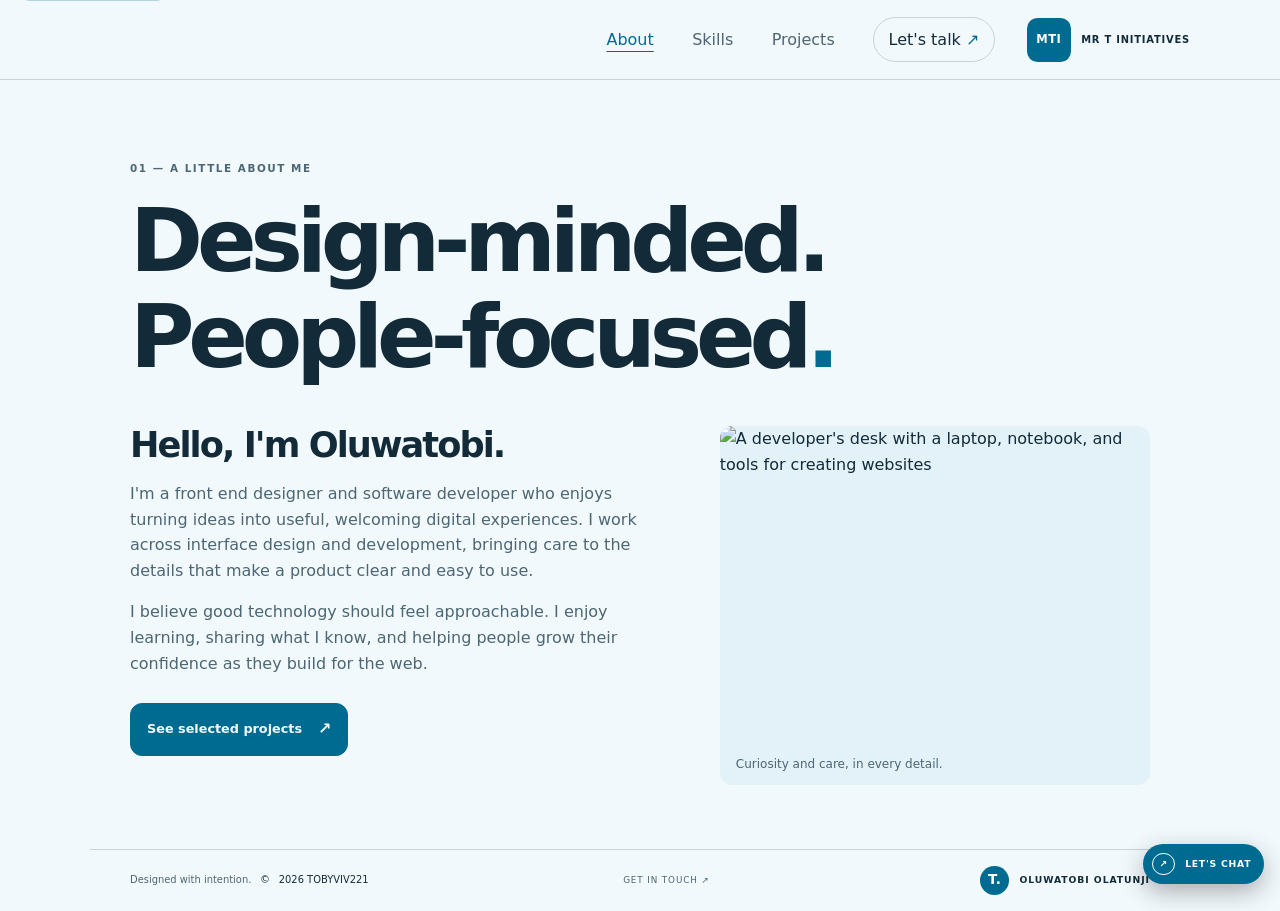
==== commit 5fa68440: "feat: update favicon color and enhance theme colors for better visual consistency across all pages" ====
--- a/about.html
+++ b/about.html
@@ -9,7 +9,7 @@
     <meta property="og:type" content="website">
     <title>About — Oluwatobi Olatunji</title>
     <link rel="preconnect" href="https://images.unsplash.com" crossorigin>
-    <link rel="icon" href="data:image/svg+xml,%3Csvg xmlns='http://www.w3.org/2000/svg' viewBox='0 0 64 64'%3E%3Crect width='64' height='64' rx='32' fill='%233e6c19'/%3E%3Ctext x='32' y='43' fill='%23ffffff' font-family='Arial,sans-serif' font-size='38' font-weight='700' text-anchor='middle'%3ET.%3C/text%3E%3C/svg%3E">
+    <link rel="icon" href="data:image/svg+xml,%3Csvg xmlns='http://www.w3.org/2000/svg' viewBox='0 0 64 64'%3E%3Crect width='64' height='64' rx='32' fill='%23006b91'/%3E%3Ctext x='32' y='43' fill='%23ffffff' font-family='Arial,sans-serif' font-size='38' font-weight='700' text-anchor='middle'%3ET.%3C/text%3E%3C/svg%3E">
     <link rel="stylesheet" href="styles.css">
     <script src="script.js" defer></script>
     <script src="portfolio.js" defer></script>
--- a/styles.css
+++ b/styles.css
@@ -1,13 +1,13 @@
 /* Establish the portfolio color, spacing, and sizing system. */
 :root {
   color-scheme: light;
-  --color-bg: #f5f7f2;
-  --color-surface: #e9eee5;
-  --color-text: #172019;
-  --color-muted: #526052;
-  --color-accent: #3e6c19;
+  --color-bg: #f2f9fc;
+  --color-surface: #e3f2f8;
+  --color-text: #132b38;
+  --color-muted: #4c6673;
+  --color-accent: #006b91;
   --color-on-accent: #ffffff;
-  --color-border: rgba(23, 32, 25, 0.2);
+  --color-border: rgba(19, 43, 56, 0.18);
   --space-1: 0.35rem;
   --space-2: 0.65rem;
   --space-3: 1rem;
@@ -311,7 +311,7 @@
 .status-dot {
   background: var(--color-accent);
   border-radius: 50%;
-  box-shadow: 0 0 12px rgba(195, 243, 107, 0.5);
+  box-shadow: 0 0 12px rgba(0, 107, 145, 0.35);
   display: inline-block;
   height: 0.45rem;
   margin-right: var(--space-1);
@@ -539,7 +539,7 @@
 }
 
 .skills-grid li:hover {
-  background: rgba(195, 243, 107, 0.08);
+  background: rgba(0, 107, 145, 0.08);
   border-color: var(--color-accent);
 }
 
@@ -584,7 +584,7 @@
 }
 
 .project-card:hover {
-  border-color: rgba(195, 243, 107, 0.45);
+  border-color: rgba(0, 107, 145, 0.45);
   box-shadow: 0 1rem 2rem rgba(0, 0, 0, 0.25);
   transform: translateY(-5px);
 }
@@ -600,21 +600,21 @@
 }
 
 .project-art-one {
-  background: #a4ac8c;
+  background: #80c4df;
 }
 
 .project-art-two {
-  background: #bd8069;
+  background: #a9d8e9;
 }
 
 .project-art-three {
-  background: #838b73;
+  background: #5faccd;
 }
 
 .art-window {
-  background: #f5f2e9;
+  background: #f2f9fc;
   box-shadow: 0 12px 30px rgba(20, 25, 16, 0.2);
-  color: #24281e;
+  color: #132b38;
   height: 72%;
   padding: var(--space-2) var(--space-3);
   position: relative;
@@ -622,7 +622,7 @@
 }
 
 .art-window i {
-  background: #ef9b79;
+  background: #3e94ba;
   border-radius: 50%;
   display: inline-block;
   height: 0.32rem;
@@ -631,11 +631,11 @@
 }
 
 .art-window i:nth-child(2) {
-  background: #e9c85d;
+  background: #e1aa46;
 }
 
 .art-window i:nth-child(3) {
-  background: #8cbd79;
+  background: #79b4d2;
 }
 
 .art-window b {
@@ -646,7 +646,7 @@
 }
 
 .art-window em {
-  background: #dedfd3;
+  background: #d5e8ef;
   display: block;
   height: 0.2rem;
   margin-top: 0.3rem;
@@ -658,8 +658,8 @@
 }
 
 .art-shop {
-  background: #f4e8d5;
-  color: #39291f;
+  background: #e4f2f8;
+  color: #173847;
   display: flex;
   flex-direction: column;
   height: 88%;
@@ -684,7 +684,7 @@
 }
 
 .art-shop em {
-  border: 1px solid #39291f;
+  border: 1px solid #173847;
   font-size: 0.4rem;
   font-style: normal;
   letter-spacing: 0.08em;
@@ -694,9 +694,9 @@
 }
 
 .art-task {
-  background: #f0efe7;
+  background: #f2f9fc;
   box-shadow: 0 12px 30px rgba(20, 25, 16, 0.2);
-  color: #31372c;
+  color: #173847;
   display: flex;
   flex-direction: column;
   gap: var(--space-2);
@@ -711,18 +711,18 @@
 }
 
 .art-task b span {
-  color: #7c9a50;
+  color: #006b91;
 }
 
 .art-task i {
-  border-bottom: 1px solid #ddded4;
+  border-bottom: 1px solid #d5e8ef;
   font-size: 0.48rem;
   font-style: normal;
   padding-bottom: var(--space-1);
 }
 
 .art-task i:first-of-type {
-  color: #718848;
+  color: #006b91;
 }
 
 .project-meta {
@@ -834,10 +834,10 @@
 
 .whatsapp-icon {
   align-items: center;
-  border: 1px solid rgba(17, 23, 19, 0.5);
+  border: 1px solid currentColor;
   border-radius: 50%;
   display: inline-flex;
-  font-size: 0.8rem;
+  flex: 0 0 1.4rem;
   height: 1.4rem;
   justify-content: center;
   width: 1.4rem;
@@ -1071,13 +1071,13 @@
 @media (prefers-color-scheme: dark) {
   :root {
     color-scheme: dark;
-    --color-bg: #111713;
-    --color-surface: #1a231c;
-    --color-text: #f0f1e9;
-    --color-muted: #a4ada1;
-    --color-accent: #c3f36b;
-    --color-on-accent: #111713;
-    --color-border: rgba(240, 241, 233, 0.2);
+    --color-bg: #0e1b22;
+    --color-surface: #172a33;
+    --color-text: #eef8fc;
+    --color-muted: #adc1ca;
+    --color-accent: #6ecdf1;
+    --color-on-accent: #09212c;
+    --color-border: rgba(238, 248, 252, 0.2);
   }
 }
 
@@ -1161,9 +1161,10 @@
 
 /* Anchor the home-page WhatsApp menu within the hero instead of the viewport. */
 .hero .whatsapp-widget {
-  bottom: var(--space-5);
+  bottom: calc(var(--space-5) + var(--space-2));
   position: absolute;
   right: var(--space-3);
+  z-index: 4;
 }
 
 .whatsapp-float {
